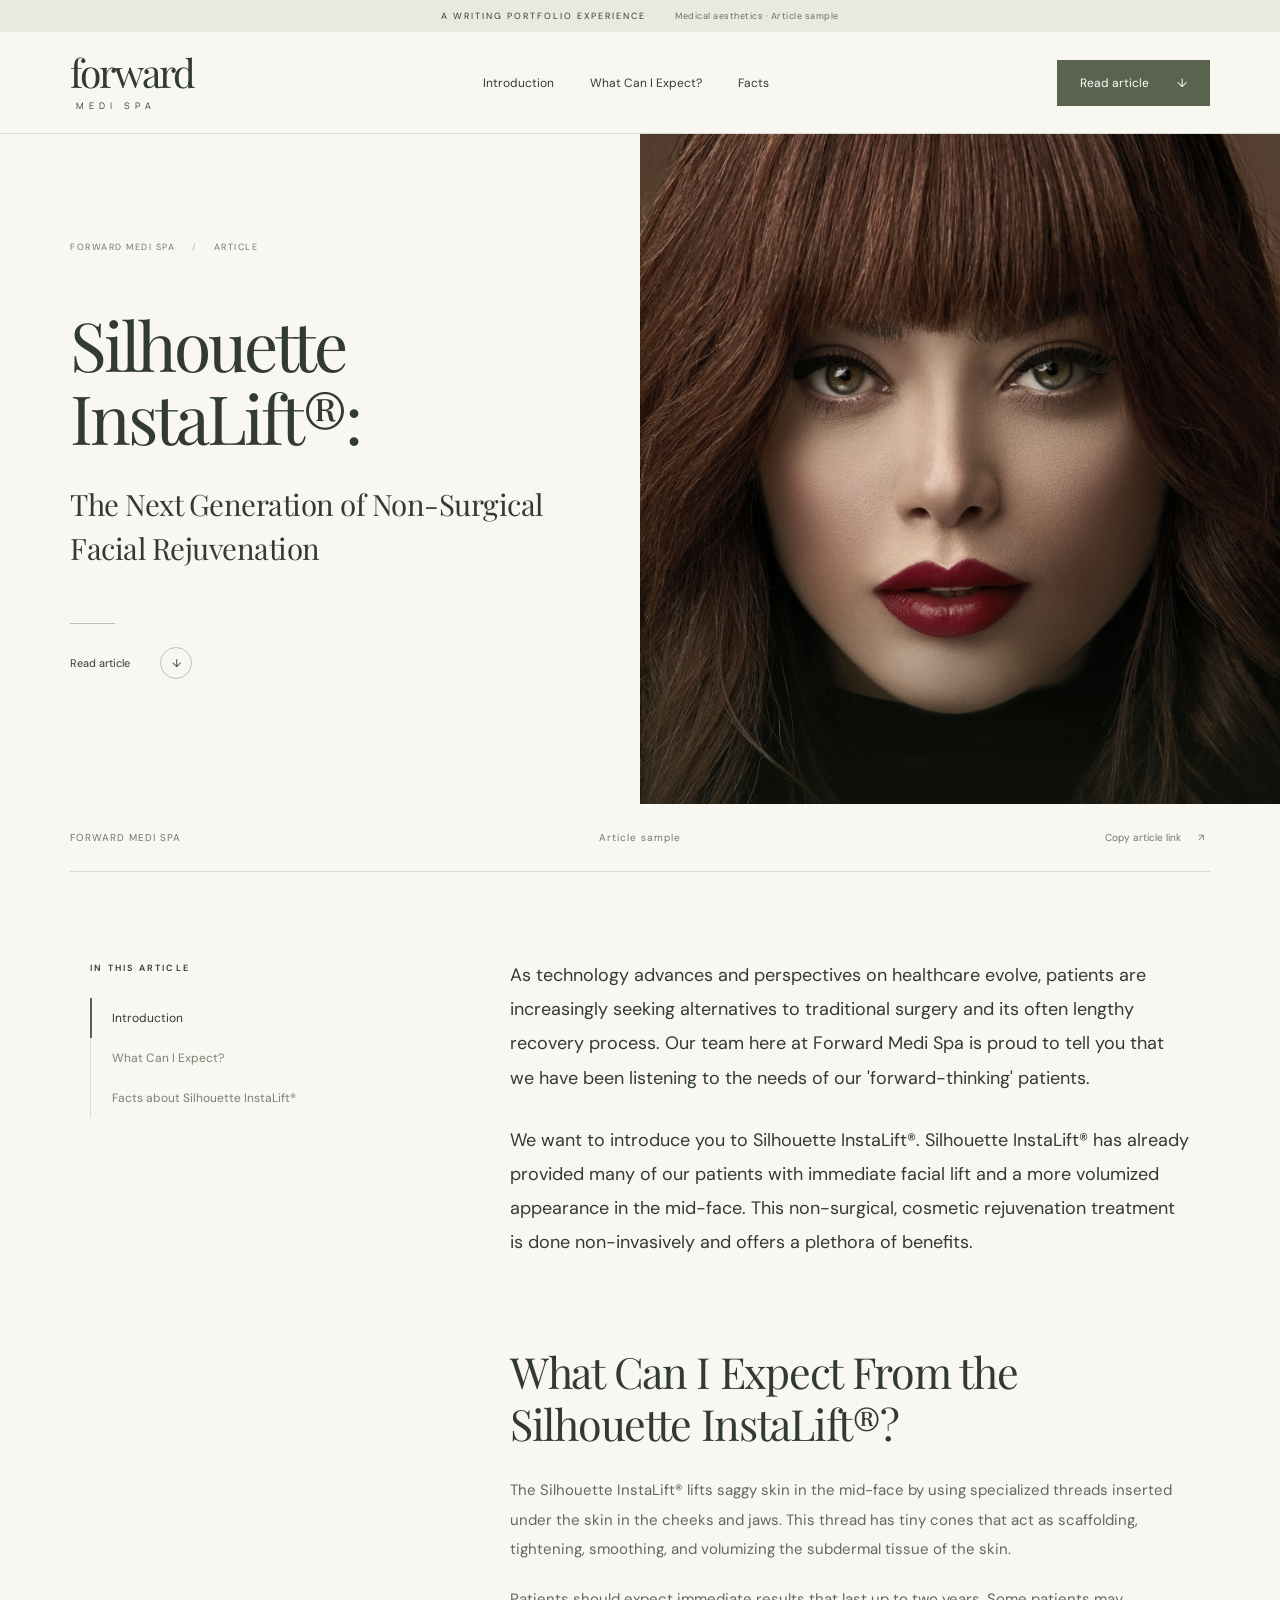
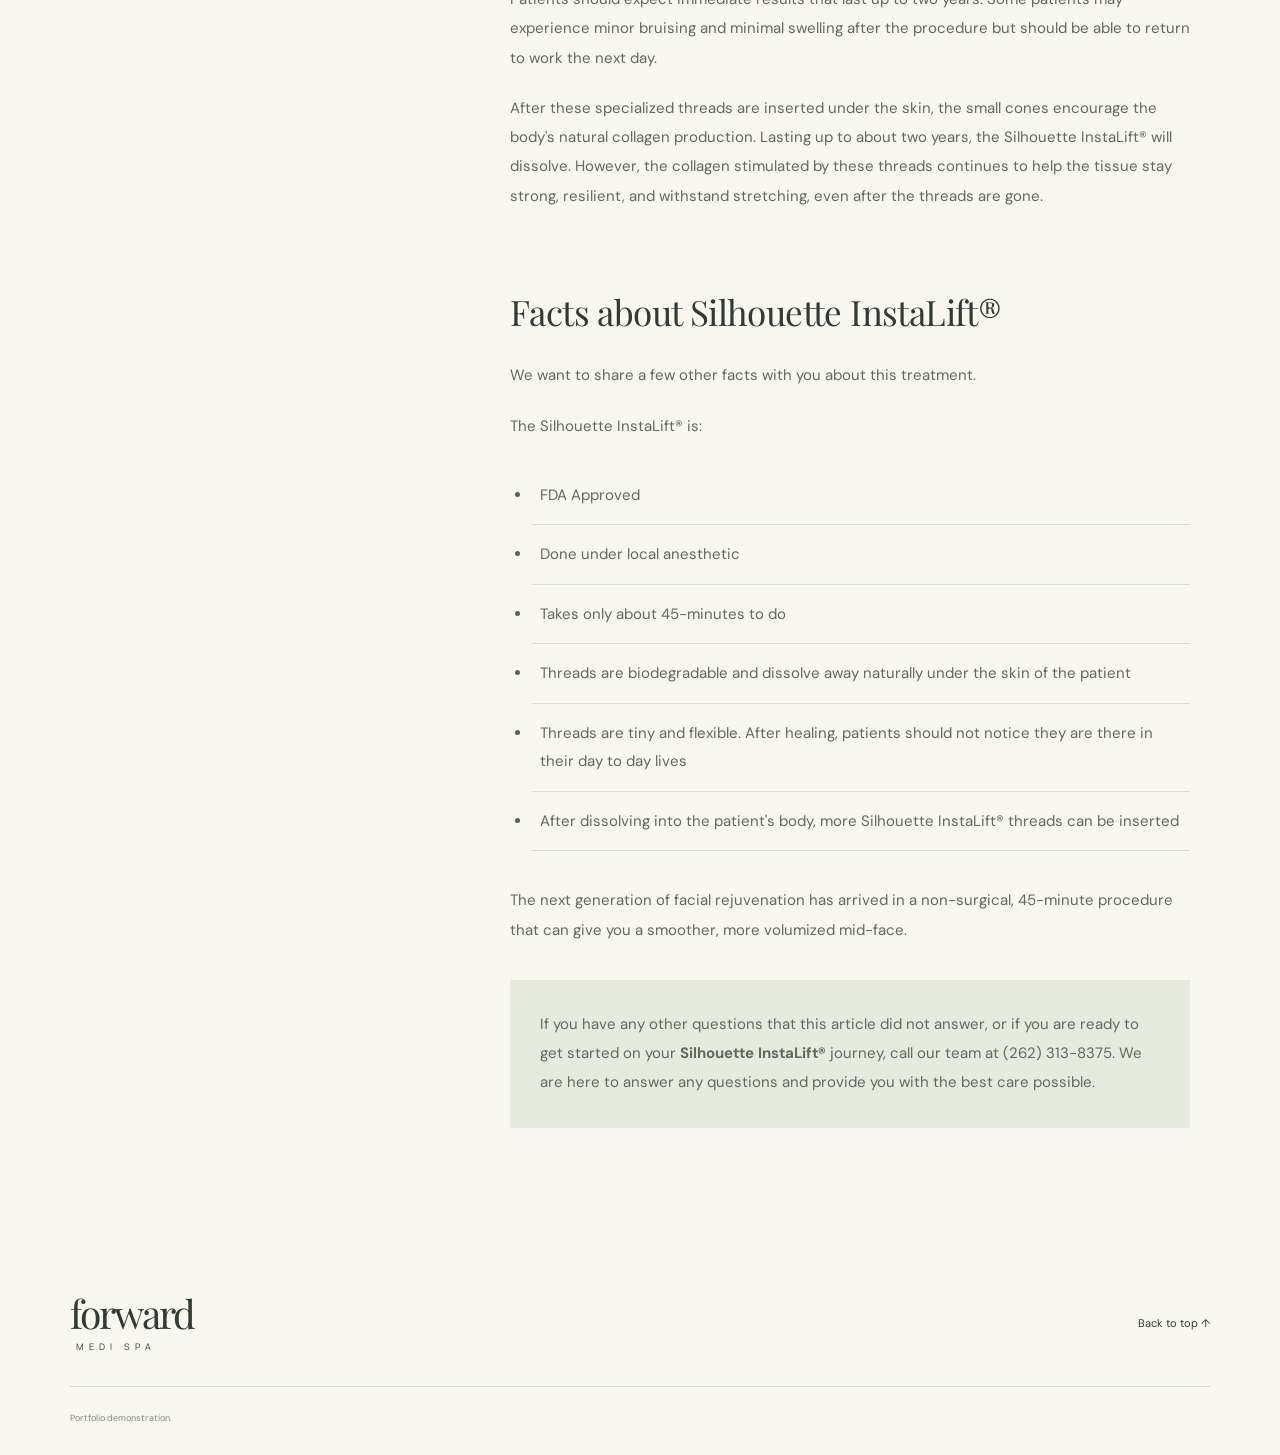
==== silhouette-instalift/index.html @ ae0e3de6 "Add Silhouette InstaLift portfolio article" ====
<!doctype html>
<html lang="en"><head><meta charset="UTF-8"><meta name="viewport" content="width=device-width,initial-scale=1"><meta name="description" content="Silhouette InstaLift®: The Next Generation of Non-Surgical Facial Rejuvenation"><meta name="robots" content="noindex"><title>Silhouette InstaLift® | Forward Medi Spa</title><link rel="stylesheet" href="style.css"></head>
<body><div class="portfolio">A WRITING PORTFOLIO EXPERIENCE <span>Medical aesthetics · Article sample</span></div>
<header><a class="brand" href="#top" aria-label="Forward Medi Spa home">forward<span>MEDI SPA</span></a><nav aria-label="Main navigation"><a href="#the-treatment">Introduction</a><a href="#expectations">What Can I Expect?</a><a href="#facts">Facts</a></nav><a class="button small" href="#the-treatment">Read article <span>↓</span></a><button class="menu" aria-label="Open navigation" aria-expanded="false">☰</button></header>
<div class="progress" aria-hidden="true"><i></i></div><main id="top">
<section class="hero" aria-labelledby="title"><div class="hero-copy"><div class="breadcrumb">FORWARD MEDI SPA <span>/</span> ARTICLE</div><h1 id="title"><span class="title-main">Silhouette InstaLift®:</span> <span class="title-rest">The Next Generation of Non-Surgical Facial Rejuvenation</span></h1><div class="hero-line"></div><a class="read-link" href="#the-treatment">Read article <span>↓</span></a></div><div class="hero-photo"><img src="assets/portrait.jpg" alt="Beauty portrait" fetchpriority="high"></div></section>
<div class="article-meta"><span>FORWARD MEDI SPA</span><span>Article sample</span><button id="share">Copy article link <span>↗</span></button></div>
<div class="article-layout"><aside><p class="eyebrow">IN THIS ARTICLE</p><nav aria-label="Article contents"><a href="#the-treatment" class="active">Introduction</a><a href="#expectations">What Can I Expect?</a><a href="#facts">Facts about Silhouette InstaLift®</a></nav></aside>
<article><section id="the-treatment">
<h5>As technology advances and perspectives on healthcare evolve, patients are increasingly seeking alternatives to traditional surgery and its often lengthy recovery process. Our team here at Forward Medi Spa is proud to tell you that we have been listening to the needs of our 'forward-thinking' patients.</h5>
<h5>We want to introduce you to Silhouette InstaLift®. Silhouette InstaLift® has already provided many of our patients with immediate facial lift and a more volumized appearance in the mid-face. This non-surgical, cosmetic rejuvenation treatment is done non-invasively and offers a plethora of benefits.</h5>
</section><section id="expectations">
<h2>What Can I Expect From the Silhouette InstaLift®?</h2>
<p>The Silhouette InstaLift® lifts saggy skin in the mid-face by using specialized threads inserted under the skin in the cheeks and jaws. This thread has tiny cones that act as scaffolding, tightening, smoothing, and volumizing the subdermal tissue of the skin.</p>
<p>Patients should expect immediate results that last up to two years. Some patients may experience minor bruising and minimal swelling after the procedure but should be able to return to work the next day.</p>
<p>After these specialized threads are inserted under the skin, the small cones encourage the body's natural collagen production. Lasting up to about two years, the Silhouette InstaLift® will dissolve. However, the collagen stimulated by these threads continues to help the tissue stay strong, resilient, and withstand stretching, even after the threads are gone.</p>
</section><section id="facts">
<h3>Facts about Silhouette InstaLift®</h3>
<p>We want to share a few other facts with you about this treatment.</p>
<p>The Silhouette InstaLift® is:</p>
<ul class="original-facts">
<li>FDA Approved</li>
<li>Done under local anesthetic</li>
<li>Takes only about 45-minutes to do</li>
<li>Threads are biodegradable and dissolve away naturally under the skin of the patient</li>
<li>Threads are tiny and flexible. After healing, patients should not notice they are there in their day to day lives</li>
<li>After dissolving into the patient's body, more Silhouette InstaLift® threads can be inserted</li>
</ul>
<p>The next generation of facial rejuvenation has arrived in a non-surgical, 45-minute procedure that can give you a smoother, more volumized mid-face.</p>
<p class="original-ending">If you have any other questions that this article did not answer, or if you are ready to get started on your <strong>Silhouette InstaLift®</strong> journey, call our team at (262) 313-8375. We are here to answer any questions and provide you with the best care possible.</p>
</section></article></div></main>
<footer><a class="brand" href="#top">forward<span>MEDI SPA</span></a><a href="#top">Back to top ↑</a><small>Portfolio demonstration.</small></footer><div id="toast" role="status"></div><script src="app.js"></script></body></html>
---- silhouette-instalift/style.css ----
@import url('https://fonts.googleapis.com/css2?family=DM+Sans:wght@400;500;600;700&family=Manrope:wght@400;500;600;700&family=Playfair+Display:ital,wght@0,400;0,500;1,400;1,500&display=swap');
:root{--paper:#f8f7f2;--ink:#313b30;--muted:#72766c;--olive:#59634d;--line:#d9dcd0;--serif:'Playfair Display',Georgia,serif}*{box-sizing:border-box}html{scroll-behavior:smooth;scroll-padding-top:115px}body{margin:0;background:var(--paper);color:var(--ink);font-family:'DM Sans',Arial,sans-serif}a{color:inherit;text-decoration:none}button{font:inherit;cursor:pointer}button,a{-webkit-tap-highlight-color:transparent}a:focus-visible,button:focus-visible{outline:2px solid #7f8b65;outline-offset:6px}.portfolio{background:#e8eadf;text-align:center;font-size:9px;letter-spacing:2px;padding:10px 20px}.portfolio span{letter-spacing:.5px;margin-left:25px;color:#686f60}header{height:102px;display:flex;align-items:center;justify-content:space-between;padding:0 5.5%;background:var(--paper);position:sticky;top:0;z-index:10;border-bottom:1px solid var(--line)}.brand{font-family:var(--serif);font-size:39px;letter-spacing:-2px;line-height:.9;display:inline-block}.brand span{display:block;font-family:Manrope,sans-serif;letter-spacing:5px;font-size:9px;margin-top:12px;margin-left:6px}header nav{display:flex;gap:36px;font-size:12px}.button{background:var(--olive);color:white;border:1px solid var(--olive);padding:19px 25px;font-size:12px;display:inline-flex;align-items:center;justify-content:space-between;gap:28px;transition:background .2s}.button:hover{background:#3e4937}.button.small{padding:14px 22px}.menu{display:none}.progress{height:2px;position:fixed;top:102px;z-index:20;width:100%;pointer-events:none}.progress i{height:100%;width:0;background:#a8b38a;display:block}.hero{display:grid;grid-template-columns:1fr 1fr;min-height:670px}.hero-copy{padding:36px 9% 54px 11%}.breadcrumb{font-size:9px;letter-spacing:1.5px;color:var(--muted);margin-bottom:66px}.breadcrumb span{margin:0 13px;color:#b0b4a3}.eyebrow{font-size:10px;letter-spacing:2.2px;font-weight:600;margin:0 0 24px}h1{font-family:var(--serif);font-size:clamp(64px,6.2vw,100px);line-height:1.04;font-weight:400;letter-spacing:-4px;margin:0 0 23px}sup{font-family:Georgia,serif;font-size:22%;vertical-align:top;position:relative;top:.6em;letter-spacing:0}.subtitle{font-family:var(--serif);font-size:clamp(19px,1.7vw,26px);line-height:1.5;margin:0}em{font-weight:400}.hero-line{height:1px;background:#bbc1ae;width:45px;margin:30px 0 23px}.hero-note{font-size:13px;line-height:1.8;color:var(--muted)}.read-link{display:flex;align-items:center;gap:30px;font-size:11px;margin-top:29px}.read-link span{width:32px;height:32px;border:1px solid #bdc4b2;display:grid;place-items:center;border-radius:50%}.hero-photo{position:relative;background:#ddd9cc;overflow:hidden}.hero-photo img{width:100%;height:100%;position:absolute;object-fit:cover;object-position:50% 42%;filter:saturate(.55)}.hero-photo:after{content:'';position:absolute;inset:65% 0 0;background:linear-gradient(transparent,rgba(32,39,24,.4))}.photo-label,.photo-counter{position:absolute;bottom:30px;color:white;z-index:1;letter-spacing:2px;font-size:9px}.photo-label{left:35px}.photo-counter{right:35px}.article-meta{margin:0 5.5%;padding:26px 0;border-bottom:1px solid var(--line);display:flex;justify-content:space-between;align-items:center;font-size:10px;letter-spacing:1px;color:var(--muted)}.article-meta b{padding:0 12px;font-weight:400}.article-meta button{border:0;background:none;color:inherit;font-size:10px}.article-meta button span{margin-left:14px}.article-layout{max-width:1170px;margin:0 auto;padding:86px 35px 95px;display:grid;grid-template-columns:235px minmax(0,680px);gap:95px;justify-content:space-between}aside{align-self:start;position:sticky;top:148px;padding-top:4px}aside .eyebrow{font-size:9px}aside nav{display:flex;flex-direction:column;border-left:1px solid var(--line)}aside nav a{font-size:12px;color:#7b8072;padding:12px 0 12px 20px;margin-left:-1px;border-left:2px solid transparent}aside nav a.active{border-color:var(--olive);color:var(--ink)}.aside-note{border-top:1px solid var(--line);margin-top:42px;padding-top:25px;max-width:190px}.aside-note>span{font:italic 23px/1.4 var(--serif)}.aside-note p{font-size:11px;line-height:1.9;color:var(--muted)}.aside-note button{font-size:10px;background:none;border:0;padding:10px 0;border-bottom:1px solid #b7beaa;color:var(--ink)}article section{padding-bottom:57px}h2{font:400 43px/1.22 var(--serif);letter-spacing:-1.3px;margin:0 0 27px}article .eyebrow{color:#7b836b;font-size:9px}article p{font-size:15px;line-height:1.95;color:#62695f;margin:0 0 21px}article p.lead{font-size:19px;color:var(--ink);line-height:1.8}blockquote{font:italic 32px/1.45 var(--serif);margin:36px 0;padding:32px 38px;background:#eeefe6;border-left:2px solid #a5ae93}blockquote span{font:500 8px/1.5 'DM Sans',sans-serif;letter-spacing:2px;display:block;margin-top:18px}.facts{padding:0;list-style:none;margin:28px 0 35px}.facts li{display:flex;gap:25px;border-top:1px solid var(--line);padding:24px 0}.facts li:last-child{border-bottom:1px solid var(--line)}.facts li>span{font:italic 20px var(--serif);color:#8b947d}.facts h3{font-size:15px;font-weight:500;margin:2px 0 4px}.facts p{font-size:13px;margin:0;line-height:1.8}.closing{font-family:var(--serif);font-size:23px!important;line-height:1.65!important;color:var(--ink)!important}.editorial-note{border-top:1px solid var(--line);padding-top:22px}.editorial-note strong{font-size:10px;font-weight:500}.editorial-note p{font-size:11px;line-height:1.8;margin:9px 0 0;color:#808576}.contact{background:#e7eadf;padding:76px max(6%,calc((100vw - 1100px)/2));display:grid;grid-template-columns:1fr 1fr;gap:85px}.contact h2{font-size:49px;margin:0}.contact p:not(.eyebrow){font-size:13px;line-height:1.9;color:#626b5c;margin:0 0 18px}.contact .button{margin-top:8px}footer{padding:52px 5.5% 28px;display:grid;grid-template-columns:1fr 2fr 1fr;align-items:center;gap:35px}footer>p{font:italic 19px var(--serif);text-align:center}footer>a:last-of-type{text-align:right;font-size:11px}footer small{grid-column:1/-1;border-top:1px solid var(--line);padding-top:23px;font-size:9px;color:#868b7d;line-height:1.9}dialog{border:1px solid var(--line);background:var(--paper);color:var(--ink);padding:50px;max-width:530px;width:calc(100% - 32px)}dialog::backdrop{background:rgba(35,45,30,.55);backdrop-filter:blur(5px)}dialog>p:not(.eyebrow){font-size:14px;line-height:1.9;color:var(--muted)}.close{position:absolute;right:18px;top:10px;border:0;background:none;font-size:30px;color:var(--muted)}.demo-number{padding:22px 0;border-top:1px solid var(--line);border-bottom:1px solid var(--line);margin:25px 0}.demo-number span{font-size:8px;letter-spacing:1.5px;display:block;margin-bottom:10px}.demo-number strong{font:28px var(--serif)}dialog p.dialog-note{font-size:11px}#toast{position:fixed;bottom:25px;left:50%;transform:translateX(-50%);padding:14px 24px;background:var(--ink);color:white;font-size:12px;z-index:30;opacity:0;transition:opacity .2s;pointer-events:none}#toast.show{opacity:1}@media(min-width:1600px){.hero{min-height:790px}.hero-copy{padding-top:50px}.breadcrumb{margin-bottom:90px}}@media(max-width:1000px){header nav{gap:20px}.hero-copy{padding-left:10%;padding-right:6%}.hero{min-height:610px}.breadcrumb{font-size:8px;margin-bottom:55px}.article-layout{gap:40px;grid-template-columns:190px minmax(0,1fr)}.contact{gap:40px;padding:60px 6%}.contact h2{font-size:42px}}@media(max-width:720px){.portfolio{font-size:8px;letter-spacing:1.5px}.portfolio span{display:none}header{height:83px;padding:0 6%}.brand{font-size:32px}.brand span{font-size:8px;letter-spacing:4px;margin-top:10px}header .small{margin-left:auto;margin-right:19px;padding:11px 15px;font-size:10px}.menu{display:block;border:0;background:none;font-size:21px;color:var(--ink)}header nav{display:none;position:absolute;top:83px;left:0;right:0;background:var(--paper);padding:24px 6%;border-bottom:1px solid var(--line)}header nav.open{display:flex;flex-direction:column}.progress{top:83px}.hero{grid-template-columns:1fr}.hero-copy{padding:27px 7% 40px}.breadcrumb{margin-bottom:40px;font-size:8px}.hero .eyebrow{font-size:9px;margin-bottom:18px}h1{font-size:74px}.subtitle{font-size:22px}.hero-note br{display:none}.hero-photo{height:420px}.hero-photo img{object-position:50% 38%}.photo-label,.photo-counter{font-size:7px;bottom:22px}.photo-label{left:22px}.photo-counter{right:22px}.article-meta{flex-wrap:wrap;gap:15px;margin:0 7%;font-size:8px;padding:22px 0}.article-meta button{font-size:9px}.article-layout{display:block;padding:42px 7% 50px}.article-layout aside{position:static;margin-bottom:40px}aside .eyebrow{margin-bottom:13px}aside nav{display:flex;flex-direction:row;overflow-x:auto;border:0;gap:17px;padding-bottom:10px}aside nav a{white-space:nowrap;padding:8px 0;border-left:0;border-bottom:2px solid transparent;font-size:10px}aside nav a.active{border-color:var(--olive)}.aside-note{display:none}h2{font-size:35px}article p{font-size:14px;line-height:1.9}article p.lead{font-size:18px}article section{padding-bottom:35px}blockquote{font-size:27px;padding:27px}.contact{grid-template-columns:1fr;gap:30px;padding:45px 7%}.contact h2{font-size:41px}.contact .eyebrow{margin-bottom:20px}footer{padding:40px 7% 25px;grid-template-columns:1fr 1fr;gap:28px}footer>p{display:none}footer small{font-size:8px}dialog{padding:40px 27px}html{scroll-padding-top:103px}}@media(prefers-reduced-motion:reduce){html{scroll-behavior:auto}*{transition:none!important}}
/* Original supplied article, with presentation-only styling. */
.hero-copy{display:flex;flex-direction:column;justify-content:center}.hero-copy .breadcrumb{margin-bottom:55px}h1{font-size:inherit;line-height:1.1;letter-spacing:normal}.title-main{display:block;font:400 clamp(56px,5.3vw,82px)/1.08 var(--serif);letter-spacing:-3px}.title-rest{display:block;font:400 clamp(24px,2.3vw,34px)/1.5 var(--serif);letter-spacing:-.5px;margin-top:27px}.hero .read-link{margin-top:0}article h5{font-size:18px;line-height:1.9;font-weight:400;margin:0 0 28px}article h3{font:400 35px/1.3 var(--serif);letter-spacing:-.6px;margin:0 0 27px}.original-facts{padding-left:22px;margin:25px 0 35px;color:#62695f}.original-facts li{font-size:15px;line-height:1.9;padding:15px 0 15px 8px;border-bottom:1px solid var(--line)}.original-facts li::marker{color:var(--olive)}article .original-ending{background:#e7eadf;padding:30px;margin-top:35px}footer{grid-template-columns:1fr 1fr}footer>a:last-of-type{grid-column:2}#facts{padding-bottom:0}@media(max-width:720px){.title-main{font-size:59px;letter-spacing:-2.7px}.title-rest{font-size:25px}.hero-copy{padding-top:32px;padding-bottom:40px}.hero-copy .breadcrumb{margin-bottom:35px}article h5{font-size:17px}.original-facts li{font-size:14px}article h3{font-size:30px}article .original-ending{padding:24px}aside nav a:last-child{max-width:155px;white-space:normal;line-height:1.5}}
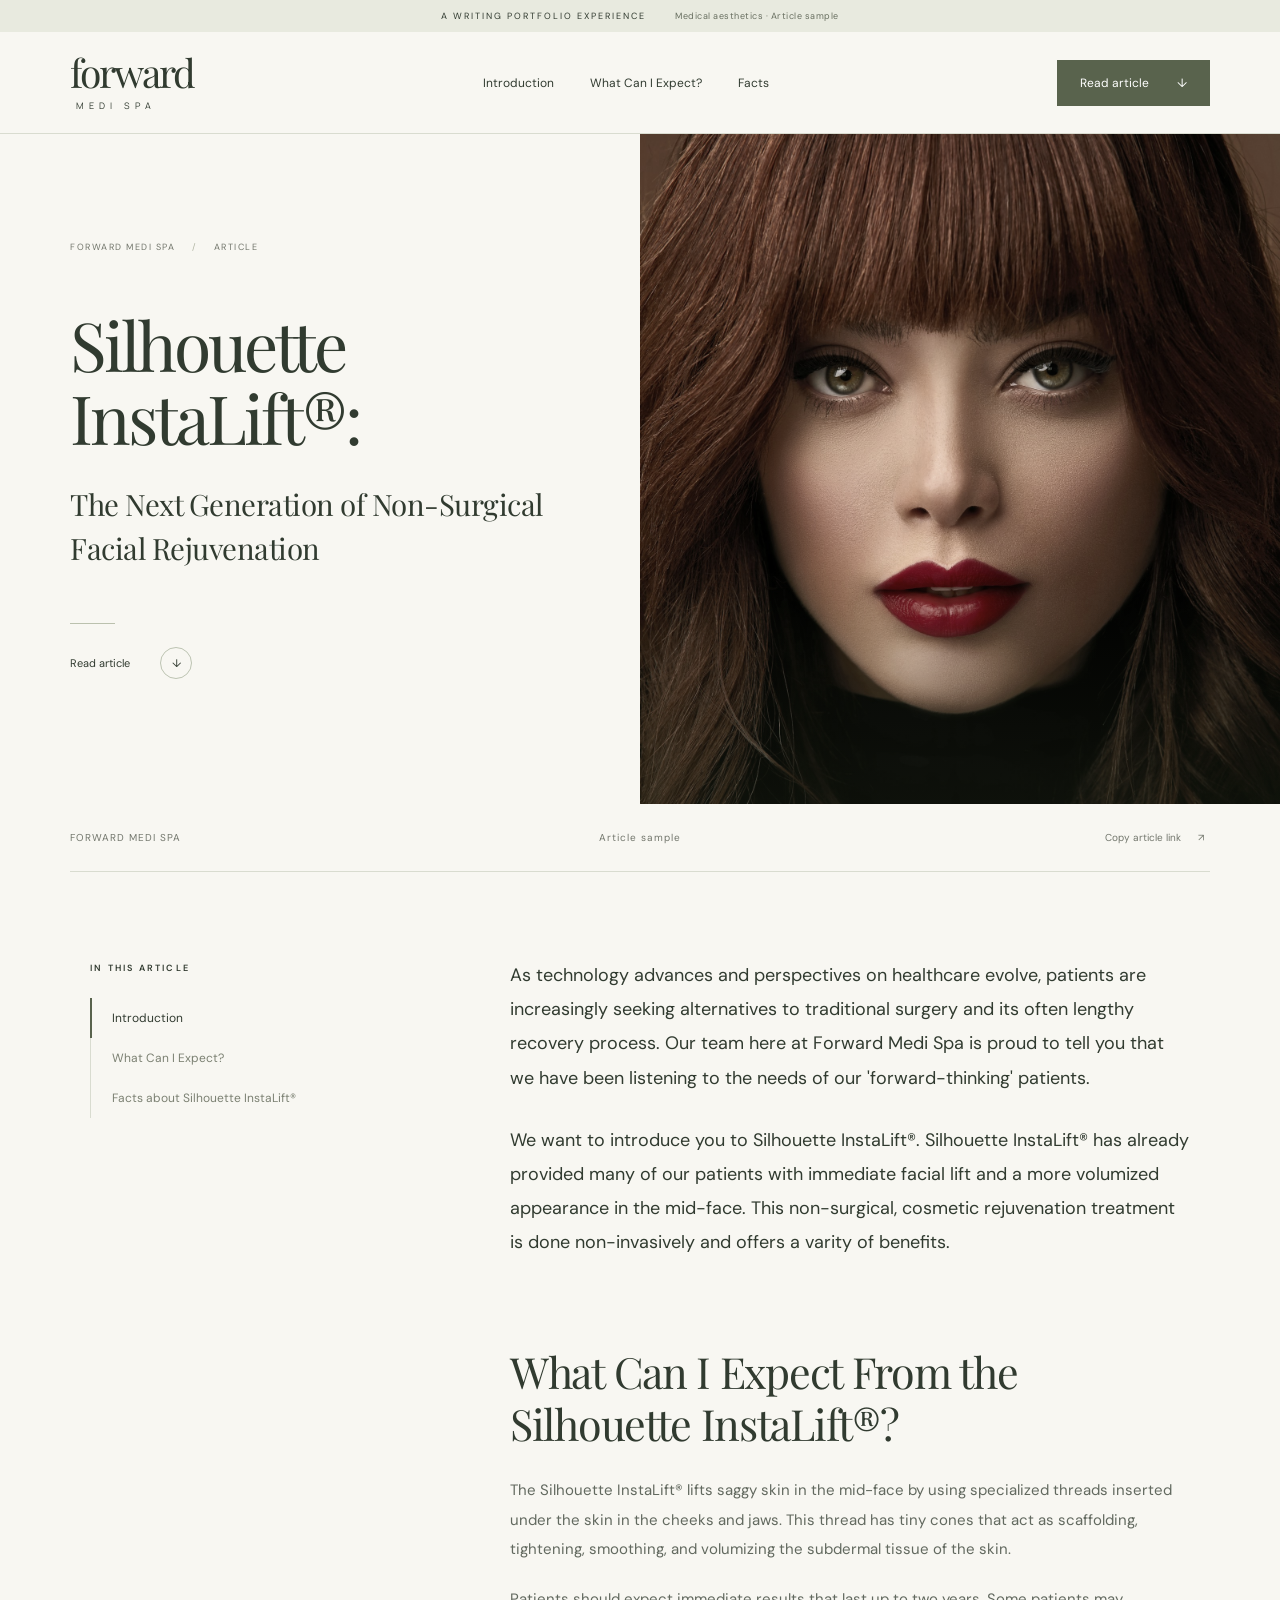
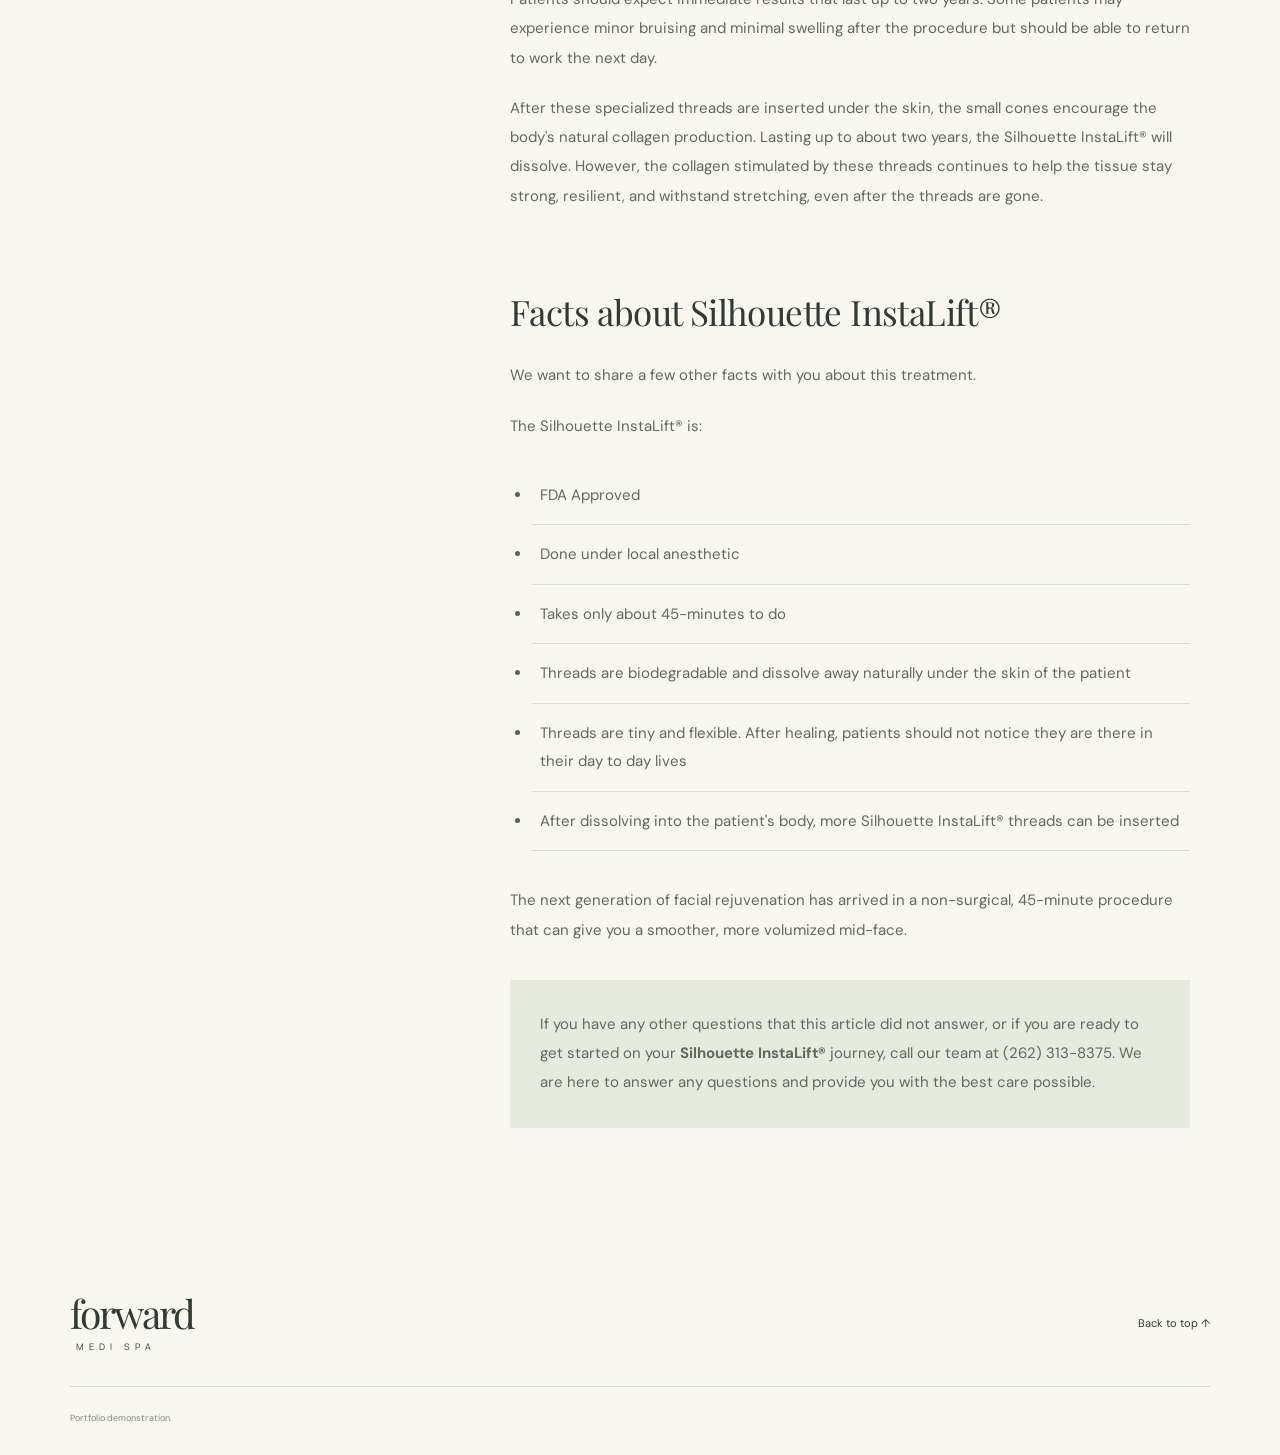
==== commit 98b91757: "Fix typo in Silhouette InstaLift® description Corrected a typo in the description of Silhouette Inst" ====
--- a/silhouette-instalift/index.html
+++ b/silhouette-instalift/index.html
@@ -8,7 +8,7 @@
 <div class="article-layout"><aside><p class="eyebrow">IN THIS ARTICLE</p><nav aria-label="Article contents"><a href="#the-treatment" class="active">Introduction</a><a href="#expectations">What Can I Expect?</a><a href="#facts">Facts about Silhouette InstaLift®</a></nav></aside>
 <article><section id="the-treatment">
 <h5>As technology advances and perspectives on healthcare evolve, patients are increasingly seeking alternatives to traditional surgery and its often lengthy recovery process. Our team here at Forward Medi Spa is proud to tell you that we have been listening to the needs of our 'forward-thinking' patients.</h5>
-<h5>We want to introduce you to Silhouette InstaLift®. Silhouette InstaLift® has already provided many of our patients with immediate facial lift and a more volumized appearance in the mid-face. This non-surgical, cosmetic rejuvenation treatment is done non-invasively and offers a plethora of benefits.</h5>
+<h5>We want to introduce you to Silhouette InstaLift®. Silhouette InstaLift® has already provided many of our patients with immediate facial lift and a more volumized appearance in the mid-face. This non-surgical, cosmetic rejuvenation treatment is done non-invasively and offers a varity of benefits.</h5>
 </section><section id="expectations">
 <h2>What Can I Expect From the Silhouette InstaLift®?</h2>
 <p>The Silhouette InstaLift® lifts saggy skin in the mid-face by using specialized threads inserted under the skin in the cheeks and jaws. This thread has tiny cones that act as scaffolding, tightening, smoothing, and volumizing the subdermal tissue of the skin.</p>
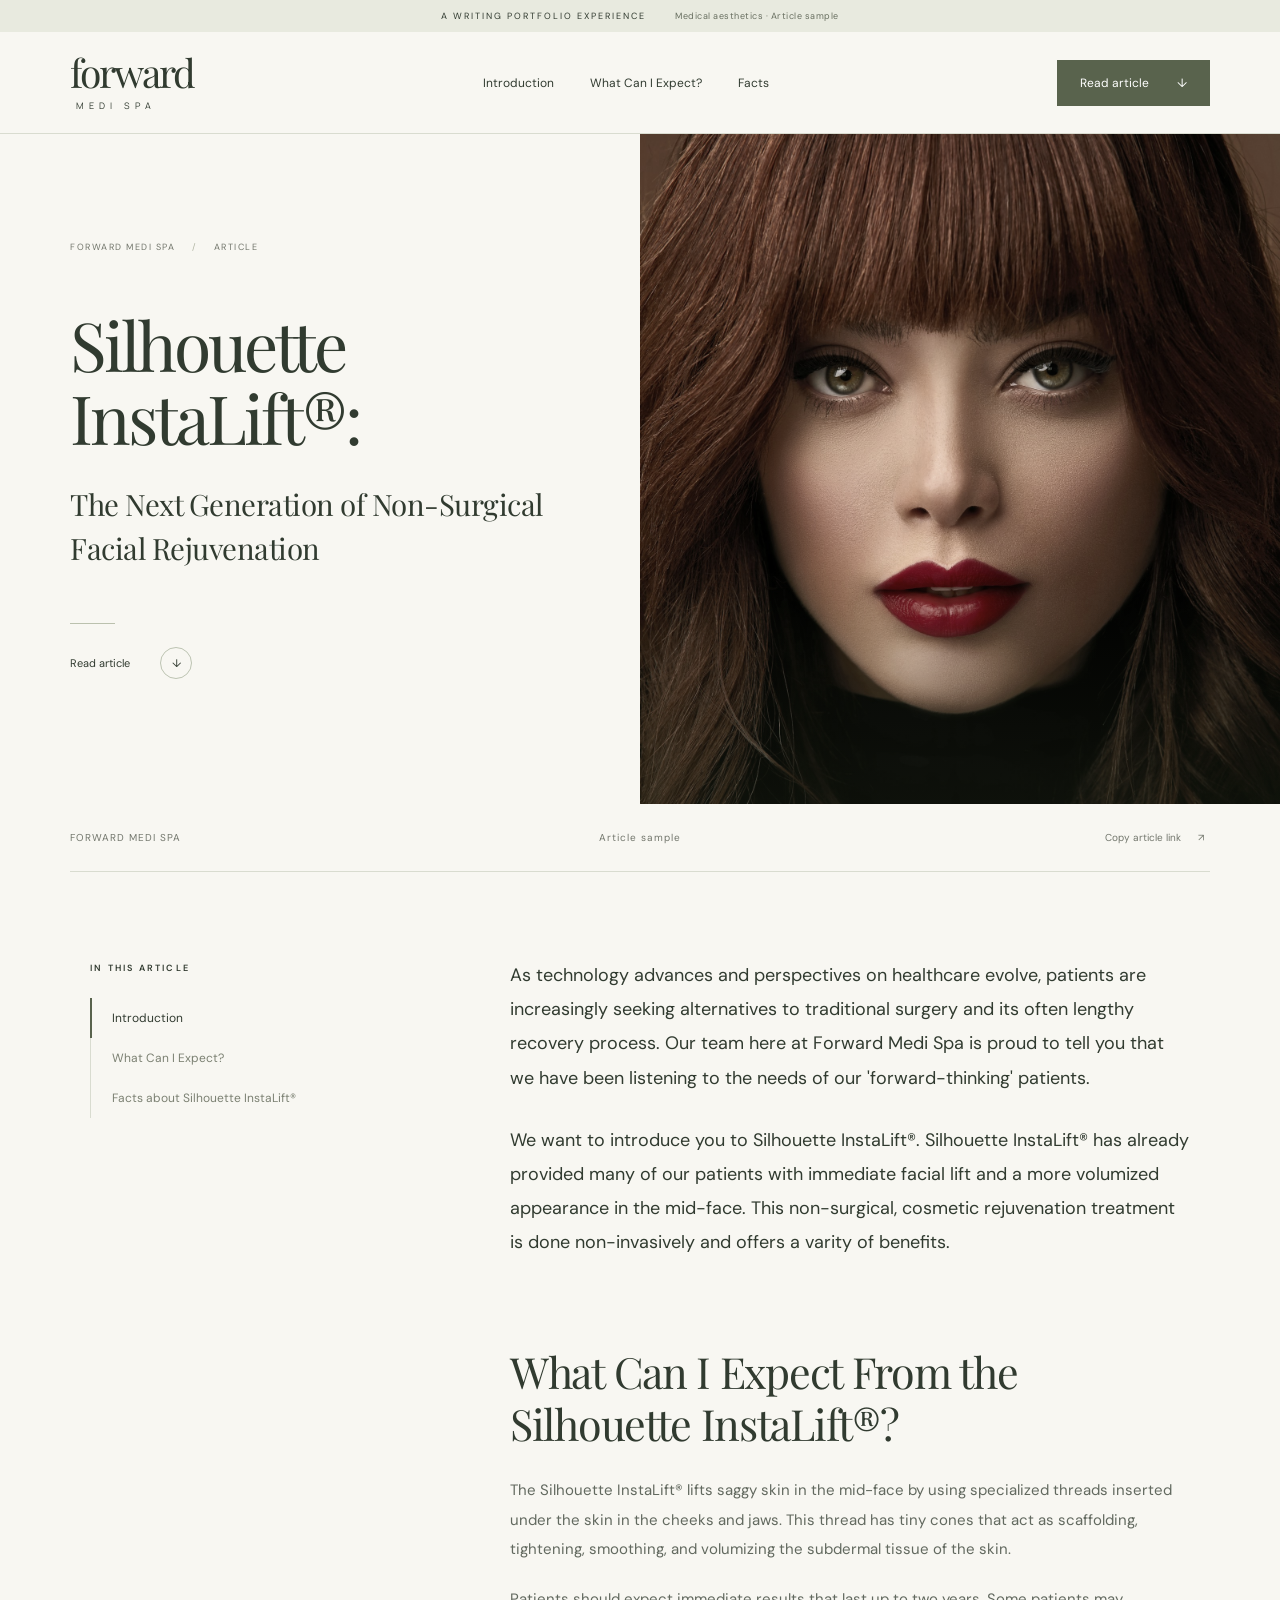
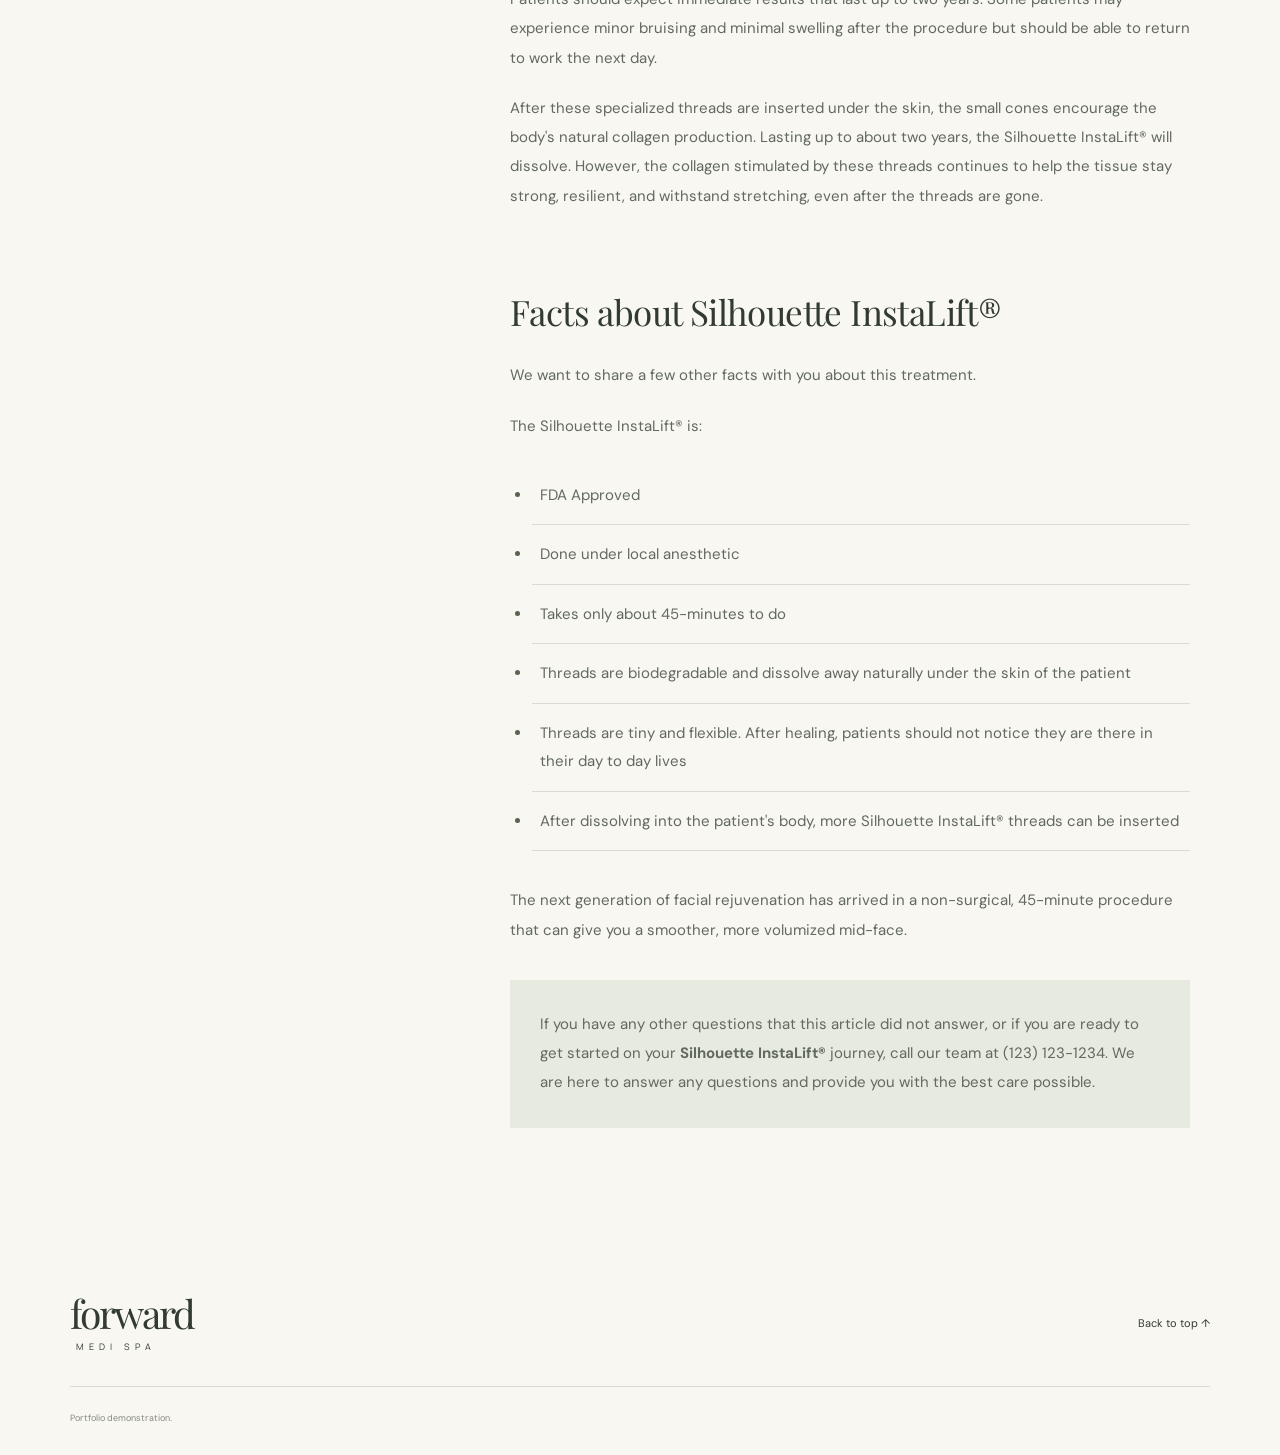
==== commit 1f43eb98: "Update contact number in index.html" ====
--- a/silhouette-instalift/index.html
+++ b/silhouette-instalift/index.html
@@ -27,6 +27,6 @@
 <li>After dissolving into the patient's body, more Silhouette InstaLift® threads can be inserted</li>
 </ul>
 <p>The next generation of facial rejuvenation has arrived in a non-surgical, 45-minute procedure that can give you a smoother, more volumized mid-face.</p>
-<p class="original-ending">If you have any other questions that this article did not answer, or if you are ready to get started on your <strong>Silhouette InstaLift®</strong> journey, call our team at (262) 313-8375. We are here to answer any questions and provide you with the best care possible.</p>
+<p class="original-ending">If you have any other questions that this article did not answer, or if you are ready to get started on your <strong>Silhouette InstaLift®</strong> journey, call our team at (123) 123-1234. We are here to answer any questions and provide you with the best care possible.</p>
 </section></article></div></main>
 <footer><a class="brand" href="#top">forward<span>MEDI SPA</span></a><a href="#top">Back to top ↑</a><small>Portfolio demonstration.</small></footer><div id="toast" role="status"></div><script src="app.js"></script></body></html>
